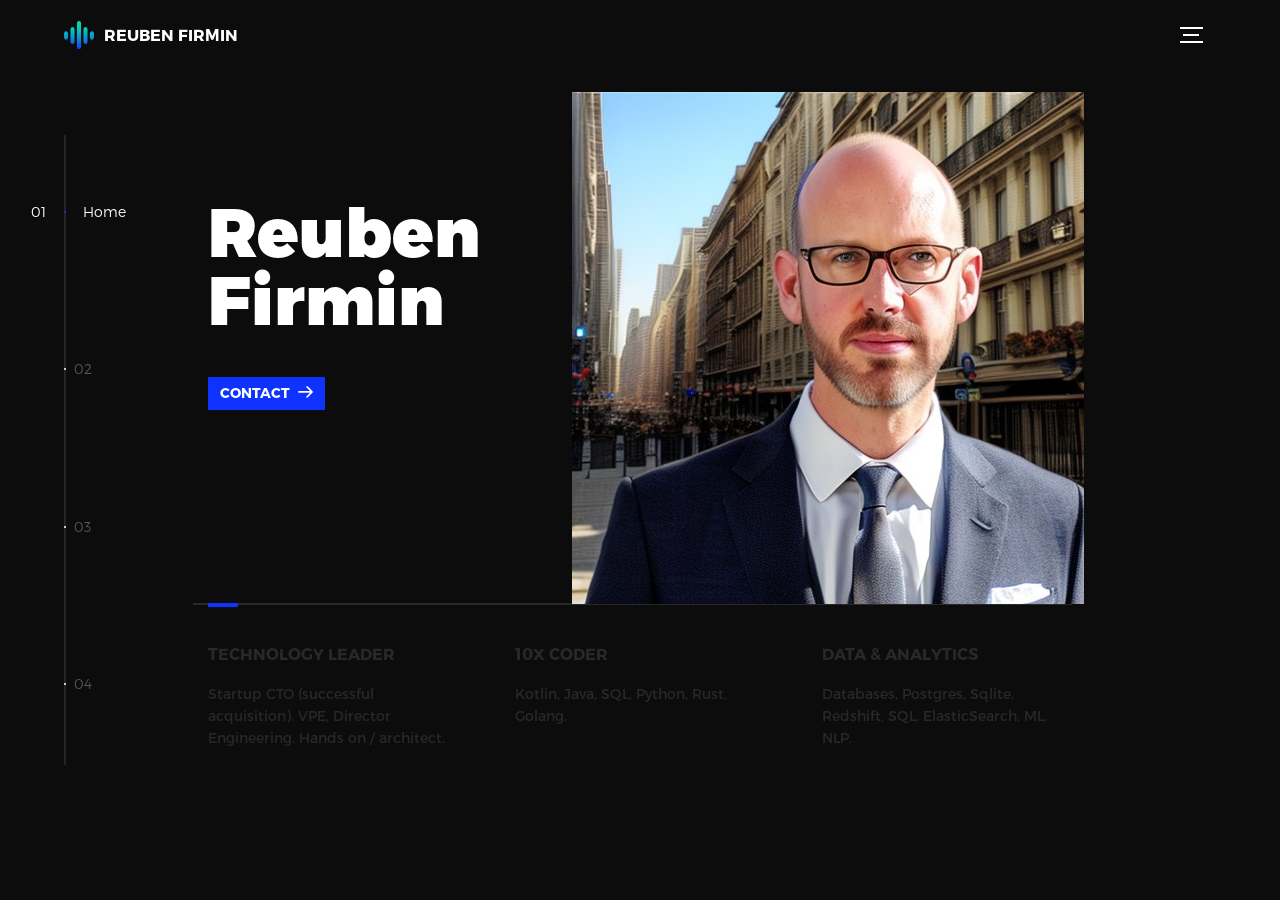
==== index.html @ 836b1ba1 "Effect on open source hover" ====
<!DOCTYPE html>
<html lang="en">
<head>
  <title>Reuben Firmin</title>
  <meta charset="utf-8">
  <meta name="viewport" content="width=device-width, initial-scale=1">
  <meta http-equiv="X-UA-Compatible" content="IE=edge">
  <meta name="description" content="Reuben Firmin - Technology Leader and 10x coder">
  <meta name="keywords" content="global, template, html, sass, jquery">
  <meta name="author" content="Reuben Firmin">
  <link rel="stylesheet" href="assets/css/main.css">
</head>
<body>

<!-- notification for small viewports and landscape oriented smartphones -->
<div class="device-notification">
  <a class="device-notification--logo" href="#0">
    <img src="assets/img/logo.png" alt="Global">
    <p>Reuben Firmin</p>
  </a>
  <p class="device-notification--message">Experienced technology leader, entrepreneur, and 10x coder.</p>
</div>

<div class="perspective effect-rotate-left">
  <div class="container"><div class="outer-nav--return"></div>
    <div id="viewport" class="l-viewport">
      <div class="l-wrapper">
        <header class="header">
          <a class="header--logo" href="#0">
            <img src="assets/img/logo.png" alt="Reuben Firmin">
            <p>Reuben Firmin</p>
          </a>
          <button class="header--cta cta">Contact</button>
          <div class="header--nav-toggle">
            <span></span>
          </div>
        </header>
        <nav class="l-side-nav">
          <ul class="side-nav">
            <li class="is-active"><span>Home</span></li>
            <li><span>Experience</span></li>
            <li><span>Projects</span></li>
            <li><span>Contact</span></li>
          </ul>
        </nav>
        <ul class="l-main-content main-content">
          <li class="l-section section section--is-active">
            <div class="intro">
              <div class="intro--banner">
                <h1>Reuben<br>Firmin</h1>
                <button class="cta">Contact
                  <svg version="1.1" id="Layer_1" xmlns="http://www.w3.org/2000/svg" xmlns:xlink="http://www.w3.org/1999/xlink" x="0px" y="0px" viewBox="0 0 150 118" style="enable-background:new 0 0 150 118;" xml:space="preserve">
                  <g transform="translate(0.000000,118.000000) scale(0.100000,-0.100000)">
                    <path d="M870,1167c-34-17-55-57-46-90c3-15,81-100,194-211l187-185l-565-1c-431,0-571-3-590-13c-55-28-64-94-18-137c21-20,33-20,597-20h575l-192-193C800,103,794,94,849,39c20-20,39-29,61-29c28,0,63,30,298,262c147,144,272,271,279,282c30,51,23,60-219,304C947,1180,926,1196,870,1167z"/>
                  </g>
                  </svg>
                  <span class="btn-background"></span>
                </button>
                <img src="assets/img/headshot.png" alt="Reuben Firmin">
              </div>
              <div class="intro--options">
                <a href="#0">
                  <h3>Technology Leader</h3>
                  <p>Startup CTO (successful acquisition). VPE, Director Engineering. Hands on / architect.</p>
                </a>
                <a href="#0">
                  <h3>10x Coder</h3>
                  <p>Kotlin, Java, SQL, Python, Rust, Golang.</p>
                </a>
                <a href="#0">
                  <h3>Data & Analytics</h3>
                  <p>Databases, Postgres, Sqlite, Redshift, SQL, ElasticSearch, ML, NLP.</p>
                </a>
              </div>
            </div>
          </li>

          <li class="l-section section">
            <div class="work">
              <h2>Recent Career</h2>
              <div class="work--lockup">
                <ul class="slider">
                  <li class="slider--item slider--item-left">
                    <a href="#0">
                      <div class="slider--item-image">
                        <img src="assets/img/work-alex-nowak.jpg" alt="Alex Nowak">
                      </div>
                      <p class="slider--item-title">4rc.io</p>
                      <p class="slider--item-description">Founder - 2013-2015. Virtual CTO consulting. Architecture, product design, recruiting, hands on coding.</p>
                    </a>
                  </li>
                  <li class="slider--item slider--item-center">
                    <a href="#0">
                      <div class="slider--item-image">
                        <img src="assets/img/work-execvision.png" alt="ExecVision">
                      </div>
                      <p class="slider--item-title">ExecVision</p>
                      <p class="slider--item-description">CTO - 2015-2022. Joined after founding, grew through acquisition. Led technology and product.</p>
                    </a>
                  </li>
                  <li class="slider--item slider--item-right">
                    <a href="#0">
                      <div class="slider--item-image">
                        <img src="assets/img/work-mediafly.png" alt="Mediafly">
                      </div>
                      <p class="slider--item-title">Mediafly</p>
                      <p class="slider--item-description">VPE - 2022-Present. Led integration of acquired products. De facto principal engineer.</p>
                    </a>
                  </li>

                </ul>
                <div class="slider--prev">
                  <svg version="1.1" id="Layer_1" xmlns="http://www.w3.org/2000/svg" xmlns:xlink="http://www.w3.org/1999/xlink" x="0px" y="0px"
                  viewBox="0 0 150 118" style="enable-background:new 0 0 150 118;" xml:space="preserve">
                  <g transform="translate(0.000000,118.000000) scale(0.100000,-0.100000)">
                    <path d="M561,1169C525,1155,10,640,3,612c-3-13,1-36,8-52c8-15,134-145,281-289C527,41,562,10,590,10c22,0,41,9,61,29
                    c55,55,49,64-163,278L296,510h575c564,0,576,0,597,20c46,43,37,109-18,137c-19,10-159,13-590,13l-565,1l182,180
                    c101,99,187,188,193,199c16,30,12,57-12,84C631,1174,595,1183,561,1169z"/>
                  </g>
                  </svg>
                </div>
                <div class="slider--next">
                  <svg version="1.1" id="Layer_1" xmlns="http://www.w3.org/2000/svg" xmlns:xlink="http://www.w3.org/1999/xlink" x="0px" y="0px" viewBox="0 0 150 118" style="enable-background:new 0 0 150 118;" xml:space="preserve">
                  <g transform="translate(0.000000,118.000000) scale(0.100000,-0.100000)">
                    <path d="M870,1167c-34-17-55-57-46-90c3-15,81-100,194-211l187-185l-565-1c-431,0-571-3-590-13c-55-28-64-94-18-137c21-20,33-20,597-20h575l-192-193C800,103,794,94,849,39c20-20,39-29,61-29c28,0,63,30,298,262c147,144,272,271,279,282c30,51,23,60-219,304C947,1180,926,1196,870,1167z"/>
                  </g>
                  </svg>
                </div>
              </div>
            </div>
          </li>

          <li class="l-section section">F
            <div class="about">
              <div class="about--banner">
                <h2>Open<br> source<br> projects.</h2>
                <a href="https://github.com/reubenfirmin/">Github
                  <span>
                    <svg version="1.1" id="Layer_1" xmlns="http://www.w3.org/2000/svg" xmlns:xlink="http://www.w3.org/1999/xlink" x="0px" y="0px" viewBox="0 0 150 118" style="enable-background:new 0 0 150 118;" xml:space="preserve">
                    <g transform="translate(0.000000,118.000000) scale(0.100000,-0.100000)">
                      <path d="M870,1167c-34-17-55-57-46-90c3-15,81-100,194-211l187-185l-565-1c-431,0-571-3-590-13c-55-28-64-94-18-137c21-20,33-20,597-20h575l-192-193C800,103,794,94,849,39c20-20,39-29,61-29c28,0,63,30,298,262c147,144,272,271,279,282c30,51,23,60-219,304C947,1180,926,1196,870,1167z"/>
                    </g>
                    </svg>
                  </span>
                </a>
                <div class="pickgradient">
                  <img class="about--image" src="assets/img/open-source.png" alt="About Us">
                </div>
              </div>
              <div class="about--options">
                <a class="about--option" href="http://the.do.zone">
                  <h3>The Do Zone</h3>
                </a>
                <a class="about--option" href="https://github.com/reubenfirmin/sz">
                  <h3>sz - a better du</h3>
                </a>
                <a class="about--option" href="https://github.com/reubenfirmin/diycam">
                  <h3>Diycam</h3>
                </a>
              </div>
            </div>
          </li>

          <li class="l-section section">
            <div class="contact">
              <div class="contact--lockup">
                <div class="modal">
                  <div class="modal--information">
                    <a href="mailto:fromsite@flavor8.com">Email Me</a>
                  </div>
                  <ul class="modal--options">
                    <li><a href="https://www.linkedin.com/in/reubenfirmin/">LinkedIn</a></li>
                    <li><a href="https://github.com/reubenfirmin/">GitHub</a></li>
                    <li><a href="http://reubencal.com">Book Meeting</a></li>
                    <li><a href="assets/reubenfirmin.pdf">Download Resume</a></li>
                  </ul>
                </div>
              </div>
            </div>
          </li>
        </ul>
      </div>
    </div>
  </div>
  <ul class="outer-nav">
    <li class="is-active">Home</li>
    <li>Career</li>
    <li>Projects</li>
    <li>Contact</li>
  </ul>
</div>

<script src="https://ajax.googleapis.com/ajax/libs/jquery/2.2.4/jquery.min.js"></script>
<script>window.jQuery || document.write('<script src="assets/js/vendor/jquery-2.2.4.min.js"><\/script>')</script>
<script src="assets/js/hammer.min.js"></script>
<script src="assets/js/functions.min.js"></script>
</body>
</html>
---- assets/css/main.css ----
@font-face {
  font-family: 'Montserrat';
  src: url("fonts/Montserrat-Black.eot");
  src: local("☺"), url("fonts/Montserrat-Black.woff") format("woff"), url("fonts/Montserrat-Black.ttf") format("truetype"), url("fonts/Montserrat-Black.svg") format("svg");
  font-weight: 900;
  font-style: normal
}

@font-face {
  font-family: 'Montserrat';
  src: url("fonts/Montserrat-Bold.eot");
  src: local("☺"), url("fonts/Montserrat-Bold.woff") format("woff"), url("fonts/Montserrat-Bold.ttf") format("truetype"), url("fonts/Montserrat-Bold.svg") format("svg");
  font-weight: 700;
  font-style: normal
}

@font-face {
  font-family: 'Montserrat';
  src: url("fonts/Montserrat-Regular.eot");
  src: local("☺"), url("fonts/Montserrat-Regular.woff") format("woff"), url("fonts/Montserrat-Regular.ttf") format("truetype"), url("fonts/Montserrat-Regular.svg") format("svg");
  font-weight: 400;
  font-style: normal
}

@font-face {
  font-family: 'Montserrat';
  src: url("fonts/Montserrat-Light.eot");
  src: local("☺"), url("fonts/Montserrat-Light.woff") format("woff"), url("fonts/Montserrat-Light.ttf") format("truetype"), url("fonts/Montserrat-Light.svg") format("svg");
  font-weight: 300;
  font-style: normal
}

/*! normalize.css v3.0.2 | MIT License | git.io/normalize */
html {
  font-family: sans-serif;
  -ms-text-size-adjust: 100%;
  -webkit-text-size-adjust: 100%
}

body {
  margin: 0
}

article, aside, details, figcaption, figure, footer, header, hgroup, main, menu, nav, section, summary {
  display: block
}

audio, canvas, progress, video {
  display: inline-block;
  vertical-align: baseline
}

audio:not([controls]) {
  display: none;
  height: 0
}

[hidden], template {
  display: none
}

a {
  background-color: transparent
}

a:active, a:hover {
  outline: 0
}

abbr[title] {
  border-bottom: 1px dotted
}

b, strong {
  font-weight: bold
}

dfn {
  font-style: italic
}

h1 {
  font-size: 2em;
  margin: 0.67em 0
}

mark {
  background: #ff0;
  color: #000
}

small {
  font-size: 80%
}

sub, sup {
  font-size: 75%;
  line-height: 0;
  position: relative;
  vertical-align: baseline
}

sup {
  top: -0.5em
}

sub {
  bottom: -0.25em
}

img {
  border: 0
}

svg:not(:root) {
  overflow: hidden
}

figure {
  margin: 1em 40px
}

hr {
  box-sizing: content-box;
  height: 0
}

pre {
  overflow: auto
}

code, kbd, pre, samp {
  font-family: monospace, monospace;
  font-size: 1em
}

button, input, optgroup, select, textarea {
  color: inherit;
  font: inherit;
  margin: 0
}

button {
  overflow: visible
}

button, select {
  text-transform: none
}

button, html input[type="button"], input[type="reset"], input[type="submit"] {
  -webkit-appearance: button;
  cursor: pointer
}

button[disabled], html input[disabled] {
  cursor: default
}

button::-moz-focus-inner, input::-moz-focus-inner {
  border: 0;
  padding: 0
}

input {
  line-height: normal
}

input[type="checkbox"], input[type="radio"] {
  box-sizing: border-box;
  padding: 0
}

input[type="number"]::-webkit-inner-spin-button, input[type="number"]::-webkit-outer-spin-button {
  height: auto
}

input[type="search"] {
  -webkit-appearance: textfield;
  box-sizing: content-box
}

input[type="search"]::-webkit-search-cancel-button, input[type="search"]::-webkit-search-decoration {
  -webkit-appearance: none
}

fieldset {
  border: 1px solid #c0c0c0;
  margin: 0 2px;
  padding: 0.35em 0.625em 0.75em
}

legend {
  border: 0;
  padding: 0
}

textarea {
  overflow: auto
}

optgroup {
  font-weight: bold
}

table {
  border-collapse: collapse;
  border-spacing: 0
}

td, th {
  padding: 0
}

::-moz-selection {
  background: #FFF498
}

::selection {
  background: #FFF498
}

::-moz-selection {
  background: #FFF498
}

img::-moz-selection {
  background: transparent
}

img::selection {
  background: transparent
}

img::-moz-selection {
  background: transparent
}

body {
  -webkit-tap-highlight-color: #FFF498
}

body {
  background-color: #0c0c0c;
  font-size: 14px;
  line-height: 1.6;
  font-family: "Montserrat", sans-serif;
  color: #fff;
  -webkit-font-smoothing: antialiased;
  -webkit-text-size-adjust: 100%
}

.l-viewport {
  position: relative;
  width: 100%;
  height: 100vh;
  box-shadow: 0 0 45px 5px rgba(0, 0, 0, 0.85);
  overflow: hidden
}

.l-wrapper {
  position: relative;
  width: 1440px;
  max-width: 90%;
  height: 100%;
  margin: 0 auto
}

.l-side-nav {
  position: absolute;
  left: 0;
  display: -webkit-box;
  display: -webkit-flex;
  display: -ms-flexbox;
  display: flex;
  height: 100%;
  -webkit-box-align: center;
  -webkit-align-items: center;
  -ms-flex-align: center;
  align-items: center
}

.l-side-nav::before {
  content: "";
  position: absolute;
  top: 50%;
  left: 0;
  -webkit-transform: translateY(-50%);
  transform: translateY(-50%);
  width: 2px;
  height: 70%;
  max-height: 750px;
  background-color: #555;
  opacity: .35;
  z-index: 10
}

@media (max-width: 1180px) {
  .l-side-nav {
    display: none
  }
}

.l-main-content {
  position: relative;
  width: 100%;
  height: 100%;
  margin: 0;
  padding: 0;
  list-style: none
}

.l-section {
  position: absolute;
  width: 100%;
  height: 100%
}

.device-notification {
  display: none;
  position: fixed;
  top: 0;
  left: 0;
  width: 100%;
  height: 100%;
  -webkit-box-orient: vertical;
  -webkit-box-direction: normal;
  -webkit-flex-direction: column;
  -ms-flex-direction: column;
  flex-direction: column;
  -webkit-box-align: center;
  -webkit-align-items: center;
  -ms-flex-align: center;
  -ms-grid-row-align: center;
  align-items: center;
  -webkit-box-pack: center;
  -webkit-justify-content: center;
  -ms-flex-pack: center;
  justify-content: center;
  background-color: #0c0c0c;
  z-index: 12
}

.device-notification--logo {
  display: -webkit-box;
  display: -webkit-flex;
  display: -ms-flexbox;
  display: flex;
  -webkit-box-align: center;
  -webkit-align-items: center;
  -ms-flex-align: center;
  align-items: center;
  text-decoration: none;
  color: #fff
}

.device-notification--logo p {
  margin: 0 0 0 10px;
  font-size: 16px;
  font-weight: 700;
  text-transform: uppercase
}

.device-notification--message {
  width: 70%;
  margin: 30px 0 0 0;
  font-weight: 700;
  text-align: center
}

@media (max-width: 767px) and (min-width: 601px) and (max-height: 680px) {
  .device-notification {
    display: -webkit-box;
    display: -webkit-flex;
    display: -ms-flexbox;
    display: flex
  }
}

@media (max-width: 600px) and (min-width: 480px) and (max-height: 580px) {
  .device-notification {
    display: -webkit-box;
    display: -webkit-flex;
    display: -ms-flexbox;
    display: flex
  }
}

@media (max-width: 736px) and (min-width: 360px) and (orientation: landscape) {
  .device-notification {
    display: -webkit-box;
    display: -webkit-flex;
    display: -ms-flexbox;
    display: flex
  }
}

@media (max-width: 359px) {
  .device-notification {
    display: -webkit-box;
    display: -webkit-flex;
    display: -ms-flexbox;
    display: flex
  }
}

.section {
  opacity: 0;
  visibility: hidden;
  -webkit-transition: opacity .4s ease-in-out, visibility 0s .4s;
  transition: opacity .4s ease-in-out, visibility 0s .4s
}

.section--is-active {
  opacity: 1;
  visibility: visible;
  z-index: 1;
  -webkit-transition: opacity .4s ease-in-out .4s;
  transition: opacity .4s ease-in-out .4s
}

.section--next {
  -webkit-transform: translateY(-45px);
  transform: translateY(-45px);
  -webkit-transition: -webkit-transform .4s ease-in-out;
  transition: -webkit-transform .4s ease-in-out;
  transition: transform .4s ease-in-out;
  transition: transform .4s ease-in-out, -webkit-transform .4s ease-in-out
}

.section--prev {
  -webkit-transform: translateY(45px);
  transform: translateY(45px);
  -webkit-transition: -webkit-transform .4s ease-in-out;
  transition: -webkit-transform .4s ease-in-out;
  transition: transform .4s ease-in-out;
  transition: transform .4s ease-in-out, -webkit-transform .4s ease-in-out
}

.header {
  position: absolute;
  top: 0;
  left: 0;
  display: -webkit-box;
  display: -webkit-flex;
  display: -ms-flexbox;
  display: flex;
  width: 100%;
  height: 70px;
  -webkit-box-align: center;
  -webkit-align-items: center;
  -ms-flex-align: center;
  align-items: center;
  -webkit-box-pack: justify;
  -webkit-justify-content: space-between;
  -ms-flex-pack: justify;
  justify-content: space-between;
  z-index: 10
}

.header--logo {
  display: -webkit-box;
  display: -webkit-flex;
  display: -ms-flexbox;
  display: flex;
  -webkit-box-align: center;
  -webkit-align-items: center;
  -ms-flex-align: center;
  align-items: center;
  text-decoration: none;
  color: #fff
}

.header--logo p {
  margin: 0 0 0 10px;
  font-size: 16px;
  font-weight: 700;
  text-transform: uppercase
}

.header--nav-toggle {
  display: -webkit-box;
  display: -webkit-flex;
  display: -ms-flexbox;
  display: flex;
  width: 50px;
  height: 50px;
  -webkit-box-orient: vertical;
  -webkit-box-direction: normal;
  -webkit-flex-direction: column;
  -ms-flex-direction: column;
  flex-direction: column;
  -webkit-box-align: center;
  -webkit-align-items: center;
  -ms-flex-align: center;
  align-items: center;
  -webkit-box-pack: center;
  -webkit-justify-content: center;
  -ms-flex-pack: center;
  justify-content: center;
  cursor: pointer
}

.header--nav-toggle span, .header--nav-toggle::before, .header--nav-toggle::after {
  content: "";
  position: relative;
  width: 16px;
  height: 2px;
  background-color: #fff
}

.header--nav-toggle::before {
  bottom: 5px;
  width: 23px
}

.header--nav-toggle::after {
  top: 5px;
  width: 23px
}

.header--cta {
  position: absolute;
  top: 50%;
  left: 50%;
  -webkit-transform: translate(-50%, -50%);
  transform: translate(-50%, -50%);
  padding: 0 20px;
  line-height: 30px;
  text-decoration: none;
  color: #fff;
  font-weight: 700;
  text-transform: uppercase;
  background-color: #0f33ff;
  border: none;
  opacity: 0;
  visibility: hidden;
  -webkit-transition: opacity .4s ease-in-out, visibility 0s .4s;
  transition: opacity .4s ease-in-out, visibility 0s .4s
}

.header--cta:focus {
  outline: none
}

.header--cta.is-active {
  opacity: 1;
  visibility: visible;
  -webkit-transition: opacity .4s ease-in-out .4s;
  transition: opacity .4s ease-in-out .4s
}

@media (max-width: 767px) {
  .header--cta {
    display: none
  }
}

.side-nav {
  position: relative;
  display: -webkit-box;
  display: -webkit-flex;
  display: -ms-flexbox;
  display: flex;
  width: 100px;
  height: 70%;
  max-height: 750px;
  -webkit-box-orient: vertical;
  -webkit-box-direction: normal;
  -webkit-flex-direction: column;
  -ms-flex-direction: column;
  flex-direction: column;
  -webkit-justify-content: space-around;
  -ms-flex-pack: distribute;
  justify-content: space-around;
  margin: 0;
  padding: 0;
  list-style-position: inside;
  z-index: 10
}

.side-nav > li {
  position: relative;
  top: -5px;
  color: #fff;
  font-size: 6px;
  cursor: pointer
}

.side-nav > li span {
  position: relative;
  top: 3px;
  left: 10px;
  color: #fff;
  font-size: 14px;
  font-weight: 300;
  opacity: 0;
  visibility: hidden
}

.side-nav > li::before {
  position: absolute;
  top: 3px;
  left: 10px;
  color: #555;
  font-size: 14px;
  font-weight: 300
}

.side-nav li:nth-child(1)::before {
  content: "01"
}

.side-nav li:nth-child(2)::before {
  content: "02"
}

.side-nav li:nth-child(3)::before {
  content: "03"
}

.side-nav li:nth-child(4)::before {
  content: "04"
}

.side-nav li:nth-child(5)::before {
  content: "05"
}

.side-nav li.is-active {
  color: #0f33ff;
  -webkit-transition: color .4s ease-in-out;
  transition: color .4s ease-in-out
}

.side-nav li.is-active span {
  opacity: 1;
  visibility: visible;
  -webkit-transition: opacity .4s ease-in-out;
  transition: opacity .4s ease-in-out
}

.side-nav li.is-active::before {
  left: -33px;
  color: #fff
}

.intro {
  position: relative;
  display: -webkit-box;
  display: -webkit-flex;
  display: -ms-flexbox;
  display: flex;
  width: 900px;
  max-width: 75%;
  height: 100%;
  -webkit-box-orient: vertical;
  -webkit-box-direction: normal;
  -webkit-flex-direction: column;
  -ms-flex-direction: column;
  flex-direction: column;
  -webkit-box-pack: center;
  -webkit-justify-content: center;
  -ms-flex-pack: center;
  justify-content: center;
  margin: 0 auto
}

@media (max-width: 1180px) {
  .intro {
    max-width: 100%
  }
}

.intro--banner {
  position: relative;
  height: 475px
}

.intro--banner::before {
  content: "";
  position: absolute;
  bottom: 20px;
  left: -15px;
  right: 0;
  height: 2px;
  background-color: #282828
}

.intro--banner::after {
  content: "";
  position: absolute;
  bottom: 18px;
  left: 0;
  width: 30px;
  height: 4px;
  background-color: #0f33ff
}

.intro--banner h1 {
  position: relative;
  font-size: 68px;
  font-weight: 900;
  line-height: 1;
  z-index: 1
}

.intro--banner button {
  position: relative;
  padding: 5px 17px 5px 12px;
  font-weight: 700;
  text-transform: uppercase;
  background-color: transparent;
  border: none
}

.intro--banner button .btn-background {
  position: absolute;
  top: 0;
  left: 0;
  right: 0;
  height: 100%;
  background-color: #0f33ff;
  z-index: -1;
}

.intro--banner button:hover .btn-background {
  left: 0
}

.intro--banner button:focus {
  outline: none
}

.intro--banner button svg {
  position: relative;
  left: 5px;
  width: 15px;
  fill: #fff
}

.intro--banner img {
  position: absolute;
  bottom: 21px;
  right: -12px
}

.intro--options {
  display: -webkit-box;
  display: -webkit-flex;
  display: -ms-flexbox;
  display: flex;
  -webkit-box-pack: justify;
  -webkit-justify-content: space-between;
  -ms-flex-pack: justify;
  justify-content: space-between;
  margin: 0;
  padding: 0;
  list-style: none
}

.intro--options > a {
  max-width: 250px;
  text-decoration: none;
  color: #282828;
  -webkit-transition: color .2s ease-in-out;
  transition: color .2s ease-in-out
}

.intro--options > a:hover {
  color: #fff
}

.intro--options h3 {
  font-size: 16px;
  text-transform: uppercase
}

.intro--options p {
  margin-bottom: 0
}

@media (max-width: 900px) {
  .intro--banner {
    height: 380px
  }

  .intro--banner h1 {
    font-size: 55px
  }

  .intro--banner img {
    width: 430px
  }

  .intro--options > a {
    margin-right: 30px
  }

  .intro--options > a:last-child {
    margin-right: 0
  }
}

@media (max-width: 767px) {
  .intro--banner {
    height: 305px
  }

  .intro--banner h1 {
    font-size: 44px
  }

  .intro--banner img {
    width: 330px
  }

  .intro--options {
    display: block
  }

  .intro--options > a {
    display: block;
    max-width: 100%;
    margin: 0 0 30px 0
  }

  .intro--options > a:last-child {
    margin-bottom: 0
  }
}

@media (max-width: 600px) {
  .intro--banner {
    height: 360px
  }

  .intro--banner h1 {
    font-size: 55px
  }

  .intro--banner img {
    display: none
  }
}

@media (max-width: 600px) and (max-height: 750px) {
  .intro--banner {
    height: auto
  }

  .intro--banner::before, .intro--banner::after {
    display: none
  }

  .intro--banner h1 {
    margin-top: 0
  }

  .intro--options {
    display: none
  }
}

.work {
  position: relative;
  display: -webkit-box;
  display: -webkit-flex;
  display: -ms-flexbox;
  display: flex;
  width: 960px;
  max-width: 80%;
  height: 100%;
  -webkit-box-orient: vertical;
  -webkit-box-direction: normal;
  -webkit-flex-direction: column;
  -ms-flex-direction: column;
  flex-direction: column;
  -webkit-box-pack: center;
  -webkit-justify-content: center;
  -ms-flex-pack: center;
  justify-content: center;
  margin: 0 auto
}

@media (max-width: 1180px) {
  .work {
    max-width: 100%
  }
}

.work h2 {
  margin: 0 0 20px 0;
  font-size: 30px;
  text-align: center
}

.work--lockup {
  position: relative
}

.work--lockup .slider {
  position: relative;
  display: -webkit-box;
  display: -webkit-flex;
  display: -ms-flexbox;
  display: flex;
  width: 80%;
  margin: 0 auto;
  padding: 0;
  list-style: none
}

.work--lockup .slider--item {
  position: absolute;
  display: none;
  text-align: center
}

.work--lockup .slider--item a {
  text-decoration: none;
  color: #858585
}

.work--lockup .slider--item-title {
  margin-top: 10px;
  font-size: 12px;
  font-weight: 700;
  text-transform: uppercase
}

.work--lockup .slider--item-description {
  display: none;
  max-width: 250px;
  margin: 0 auto
}

.work--lockup .slider--item-image {
  width: 150px;
  height: 150px;
  margin: 0 auto;
  border-radius: 50%;
  overflow: hidden
}

.work--lockup .slider--item-image img {
  width: 100%
}

.work--lockup .slider--item-left {
  top: 50%;
  left: 0;
  -webkit-transform: translateY(-50%);
  transform: translateY(-50%);
  display: block
}

.work--lockup .slider--item-right {
  top: 50%;
  right: 0;
  -webkit-transform: translateY(-50%);
  transform: translateY(-50%);
  display: block
}

.work--lockup .slider--item-center {
  position: relative;
  top: 30px;
  left: 50%;
  -webkit-transform: translateX(-50%);
  transform: translateX(-50%);
  display: block
}

.work--lockup .slider--item-center a {
  color: #fff
}

.work--lockup .slider--item-center .slider--item-title {
  margin-top: 25px;
  font-size: 16px
}

.work--lockup .slider--item-center .slider--item-description {
  display: block
}

.work--lockup .slider--item-center .slider--item-image {
  width: 300px;
  height: 300px
}

.work--lockup .slider--next, .work--lockup .slider--prev {
  position: absolute;
  top: 160px;
  display: -webkit-box;
  display: -webkit-flex;
  display: -ms-flexbox;
  display: flex;
  width: 50px;
  height: 50px;
  -webkit-box-align: center;
  -webkit-align-items: center;
  -ms-flex-align: center;
  align-items: center;
  -webkit-box-pack: center;
  -webkit-justify-content: center;
  -ms-flex-pack: center;
  justify-content: center;
  background-color: #282828;
  border-radius: 50%;
  cursor: pointer
}

.work--lockup .slider--next svg, .work--lockup .slider--prev svg {
  width: 20px;
  fill: #fff
}

.work--lockup .slider--next {
  right: 0
}

.work--lockup .slider--prev {
  left: 0
}

@media (max-width: 900px) {
  .work--lockup .slider--item-image {
    width: 120px;
    height: 120px
  }

  .work--lockup .slider--item-center .slider--item-image {
    width: 240px;
    height: 240px
  }

  .work--lockup .slider--next, .work--lockup .slider--prev {
    top: 130px
  }
}

@media (max-width: 767px) {
  .work--lockup .slider {
    width: 75%
  }

  .work--lockup .slider--item-image {
    width: 90px;
    height: 90px
  }

  .work--lockup .slider--item-center .slider--item-image {
    width: 190px;
    height: 190px
  }

  .work--lockup .slider--next, .work--lockup .slider--prev {
    top: 105px
  }
}

@media (max-width: 600px) {
  .work--lockup .slider {
    width: auto
  }

  .work--lockup .slider--item-left, .work--lockup .slider--item-right {
    display: none
  }
}

.about {
  position: relative;
  display: -webkit-box;
  display: -webkit-flex;
  display: -ms-flexbox;
  display: flex;
  width: 900px;
  max-width: 75%;
  height: 100%;
  -webkit-box-orient: vertical;
  -webkit-box-direction: normal;
  -webkit-flex-direction: column;
  -ms-flex-direction: column;
  flex-direction: column;
  -webkit-box-pack: center;
  -webkit-justify-content: center;
  -ms-flex-pack: center;
  justify-content: center;
  margin: 0 auto
}

@media (max-width: 1180px) {
  .about {
    max-width: 100%
  }
}

.about--banner {
  position: relative;
  height: 475px
}

.about--banner::before {
  content: "";
  position: absolute;
  top: 20px;
  left: 200px;
  -webkit-transform: rotate(-25deg);
  transform: rotate(-25deg);
  border: 5px solid #0f33ff;
  border-right-color: transparent;
  border-bottom-color: transparent
}

.about--banner::after {
  content: "";
  position: absolute;
  top: 75px;
  left: 400px;
  -webkit-transform: rotate(45deg);
  transform: rotate(45deg);
  width: 10px;
  height: 10px;
  background-color: #0f33ff
}

.about--banner h2 {
  position: relative;
  margin-top: 35px;
  font-size: 68px;
  font-weight: 900;
  line-height: 1;
  z-index: 1
}

.about--banner h2::before {
  content: "";
  position: absolute;
  top: 60px;
  left: 268px;
  width: 30px;
  height: 30px;
  background-color: #0f33ff;
  border-radius: 50%
}

.about--banner h2::after {
  content: "";
  position: absolute;
  top: 255px;
  left: 255px;
  width: 10px;
  height: 10px;
  background-color: #0f33ff
}

.about--banner a {
  padding: 5px 17px 5px 0;
  text-decoration: none;
  color: #fff;
  font-weight: 700;
  text-transform: uppercase;
  background-color: transparent
}

.about--banner a:hover svg {
  left: 10px
}

.about--banner a svg {
  position: relative;
  left: 5px;
  width: 15px;
  fill: #fff;
  -webkit-transition: left .2s ease-in-out;
  transition: left .2s ease-in-out
}

.about--banner img {
  /*position: absolute;*/
  /*bottom: -90px;*/
  /*right: -12px;*/
  /*z-index: -1;*/
  display: none;
  filter: grayscale(100%);
  /*position: relative;*/
}

.pickgradient {
  position: absolute;
  display:block;
  bottom: -50px;
  right: -12px;
  width: 500px;
  height: 500px;
  /* Created with https://www.css-gradient.com */
  background: #FAFAFA;
  background: radial-gradient(circle at -20% 30%, rgba(12,12,12,1) 30%, rgba(251,249,249,0) 54%, rgba(12,12,12,1) 84%), url("../img/open-source.png");
  background-size: cover;
  filter: grayscale(100%);
}

.pickgradient.selected {
  background: radial-gradient(circle at -20% 30%, rgba(12,12,12,1) 20%, rgba(251,249,249,0) 54%, rgba(12,12,12,1) 94%), url("../img/open-source.png");
  background-size: cover;
  filter: grayscale(0%);
}

.about--options {
  display: -webkit-box;
  display: -webkit-flex;
  display: -ms-flexbox;
  display: flex;
  max-width: 600px;
  -webkit-box-pack: justify;
  -webkit-justify-content: space-between;
  -ms-flex-pack: justify;
  justify-content: space-between;
  margin: 0;
  padding: 0;
  list-style: none
}

.about--options > a {
  position: relative;
  width: 150px;
  height: 75px;
  text-decoration: none;
  color: #fff;
  border: 5px solid #0f33ff;
  background-position: center;
  background-repeat: no-repeat;
}

.about--options > a:nth-child(1) {
  background: radial-gradient(circle, rgba(63,94,251,0.3) 0%, rgba(5,5,5,0.8) 82%), url("../img/about-tdz.png");
  background-size: cover;
}

.about--options > a:nth-child(2) {
  background: radial-gradient(circle, rgba(63,94,251,0.3) 0%, rgba(5,5,5,0.8) 82%), url("../img/about-sz.png");
  background-size: cover;
}

.about--options > a:nth-child(3) {
  background: radial-gradient(circle, rgba(63,94,251,0.3) 0%, rgba(5,5,5,0.8) 82%), url("../img/about-diy.png");
  background-size: cover;
}

.about--options > a:hover h3 {
  top: 5px;
}

.about--options h3 {
  position: absolute;
  left: 10px;
  font-size: 16px;
  text-transform: uppercase;
  -webkit-transition: bottom .2s ease-in-out, left .2s ease-in-out;
  transition: bottom .2s ease-in-out, left .2s ease-in-out
}

@media (max-width: 767px) {
  .about--banner {
    height: 305px
  }

  .about--banner::before {
    top: 0;
    left: 125px
  }

  .about--banner::after {
    top: 35px;
    left: 260px
  }

  .about--banner h2 {
    margin-top: 10px;
    font-size: 44px
  }

  .about--banner h2::before {
    top: 28px;
    left: 168px
  }

  .about--banner h2::after {
    top: 163px;
    left: 163px
  }

  .about--banner img {
    width: 315px
  }
}

@media (max-width: 600px) {
  .about--banner {
    height: auto
  }

  .about--banner::before {
    left: 155px
  }

  .about--banner::after {
    left: 310px
  }

  .about--banner h2 {
    margin-top: 0;
    font-size: 55px
  }

  .about--banner h2::before {
    top: 43px;
    left: 214px
  }

  .about--banner h2::after {
    top: 205px;
    left: 205px
  }

  .about--banner img {
    display: none
  }

  .about--options {
    display: none
  }
}

.contact {
  position: fixed;
  top: 0;
  left: 0;
  width: 100%;
  height: 100%;
  background-image: url("../img/contact-bg.png");
  background-position: center;
  background-size: cover;
  background-repeat: no-repeat
}

.contact--lockup {
  position: relative;
  display: -webkit-box;
  display: -webkit-flex;
  display: -ms-flexbox;
  display: flex;
  width: 300px;
  max-width: 75%;
  height: 100%;
  -webkit-box-align: center;
  -webkit-align-items: center;
  -ms-flex-align: center;
  align-items: center;
  -webkit-box-pack: end;
  -webkit-justify-content: flex-end;
  -ms-flex-pack: end;
  justify-content: flex-end;
  margin: 0 auto
}

@media (max-width: 1180px) {
  .contact--lockup {
    max-width: 90%
  }
}

@media (max-width: 767px) {
  .contact--lockup {
    -webkit-box-pack: center;
    -webkit-justify-content: center;
    -ms-flex-pack: center;
    justify-content: center
  }
}

.contact--lockup .modal {
  padding: 80px 80px;
  text-align: center;
  background-color: #0c0c0c;
  box-shadow: 0 0 30px 0 rgba(0, 0, 0, 0.75)
}

.contact--lockup .modal--information p, .contact--lockup .modal--information a {
  display: block;
  margin: 14px 0;
  text-decoration: none;
  color: #fff;
  font-weight: 700
}

.contact--lockup .modal--information p {
  margin-top: 0
}

.contact--lockup .modal--options {
  margin: 0;
  padding: 0;
  list-style: none
}

.contact--lockup .modal--options > li {
  width: 130px;
  margin: 0 auto 25px auto
}

.contact--lockup .modal--options li:nth-child(1) {
  background-color: #1769ff
}

.contact--lockup .modal--options li:nth-child(2) {
  background-color: #ea4c89
}

.contact--lockup .modal--options li:nth-child(3) {
  margin-bottom: 0;
  background-color: #0f33ff;
  text-transform: uppercase
}

.contact--lockup .modal--options li:nth-child(4) {
  margin-top: 20px;
}

.contact--lockup .modal--options a {
  display: block;
  width: 100%;
  padding: 8px 0;
  text-decoration: none;
  color: #fff;
  font-weight: 700
}

.hire {
  position: relative;
  display: -webkit-box;
  display: -webkit-flex;
  display: -ms-flexbox;
  display: flex;
  width: 700px;
  max-width: 75%;
  height: 100%;
  -webkit-box-orient: vertical;
  -webkit-box-direction: normal;
  -webkit-flex-direction: column;
  -ms-flex-direction: column;
  flex-direction: column;
  -webkit-box-pack: center;
  -webkit-justify-content: center;
  -ms-flex-pack: center;
  justify-content: center;
  margin: 0 auto
}

@media (max-width: 1180px) {
  .hire {
    max-width: 100%
  }
}

.hire h2 {
  margin: 0 0 20px 0;
  font-size: 30px;
  text-align: center
}

.work-request {
  display: -webkit-box;
  display: -webkit-flex;
  display: -ms-flexbox;
  display: flex;
  width: 100%;
  -webkit-box-orient: vertical;
  -webkit-box-direction: normal;
  -webkit-flex-direction: column;
  -ms-flex-direction: column;
  flex-direction: column;
  -webkit-box-align: center;
  -webkit-align-items: center;
  -ms-flex-align: center;
  align-items: center;
  color: #fff
}

.work-request input[type="submit"] {
  width: 400px;
  max-width: 100%;
  line-height: 50px;
  font-size: 16px;
  font-weight: 700;
  text-transform: uppercase;
  background-color: #0f33ff;
  border: none;
  border-radius: 0
}

.work-request input[type="submit"]:focus {
  outline: none
}

.work-request--options {
  display: -webkit-box;
  display: -webkit-flex;
  display: -ms-flexbox;
  display: flex;
  width: 100%;
  -webkit-box-orient: vertical;
  -webkit-box-direction: normal;
  -webkit-flex-direction: column;
  -ms-flex-direction: column;
  flex-direction: column;
  -webkit-box-align: center;
  -webkit-align-items: center;
  -ms-flex-align: center;
  align-items: center;
  margin: 30px 0
}

.work-request--options .options-a {
  display: -webkit-box;
  display: -webkit-flex;
  display: -ms-flexbox;
  display: flex;
  width: 100%;
  -webkit-box-pack: justify;
  -webkit-justify-content: space-between;
  -ms-flex-pack: justify;
  justify-content: space-between
}

.work-request--options .options-b {
  display: -webkit-box;
  display: -webkit-flex;
  display: -ms-flexbox;
  display: flex;
  width: 72%;
  -webkit-flex-wrap: wrap;
  -ms-flex-wrap: wrap;
  flex-wrap: wrap;
  -webkit-justify-content: space-around;
  -ms-flex-pack: distribute;
  justify-content: space-around
}

.work-request--options label {
  display: block;
  width: 200px;
  margin-bottom: 30px;
  line-height: 50px;
  font-size: 16px;
  font-weight: 700;
  text-align: center;
  border: 2px solid #fff;
  cursor: pointer;
  -webkit-transition: background-color .2s ease-in-out, border-color .2s ease-in-out;
  transition: background-color .2s ease-in-out, border-color .2s ease-in-out
}

.work-request--options label svg {
  position: relative;
  left: -5px;
  width: 0;
  fill: #fff;
  -webkit-transition: width .2s ease-in-out;
  transition: width .2s ease-in-out
}

.work-request--options input[type="checkbox"] {
  display: none
}

.work-request--options input[type="checkbox"]:checked + label {
  background-color: #0f33ff;
  border-color: #0f33ff
}

.work-request--options input[type="checkbox"]:checked + label svg {
  width: 15px
}

.work-request--information {
  display: -webkit-box;
  display: -webkit-flex;
  display: -ms-flexbox;
  display: flex;
  width: 100%;
  -webkit-box-pack: justify;
  -webkit-justify-content: space-between;
  -ms-flex-pack: justify;
  justify-content: space-between;
  margin-bottom: 60px
}

.work-request--information .information-name, .work-request--information .information-email {
  position: relative;
  width: 45%;
  height: 50px;
  font-size: 30px;
  font-weight: 300
}

.work-request--information input[type="text"], .work-request--information input[type="email"] {
  width: 100%;
  padding: 0 0 5px 0;
  background-color: transparent;
  border: none;
  border-bottom: 1px solid #fff;
  border-radius: 0
}

.work-request--information input[type="text"]:focus, .work-request--information input[type="email"]:focus {
  outline: none;
  background-color: #0c0c0c
}

.work-request--information label {
  position: absolute;
  top: 0;
  left: 0;
  pointer-events: none;
  -webkit-transition: top .2s ease-in-out, font-size .2s ease-in-out;
  transition: top .2s ease-in-out, font-size .2s ease-in-out
}

.work-request--information input:focus + label, .work-request--information input.has-value + label {
  top: -15px;
  font-size: 14px
}

@media (max-width: 767px) {
  .work-request--options {
    -webkit-box-orient: horizontal;
    -webkit-box-direction: normal;
    -webkit-flex-direction: row;
    -ms-flex-direction: row;
    flex-direction: row;
    -webkit-justify-content: space-around;
    -ms-flex-pack: distribute;
    justify-content: space-around
  }

  .work-request--options .options-a, .work-request--options .options-b {
    display: block;
    width: auto
  }
}

@media (max-width: 600px) {
  .work-request--options {
    margin: 20px 0
  }
}

@media (max-width: 600px) and (max-width: 415px) {
  .work-request--options {
    -webkit-box-pack: justify;
    -webkit-justify-content: space-between;
    -ms-flex-pack: justify;
    justify-content: space-between
  }
}

@media (max-width: 600px) {
  .work-request--options label {
    width: 150px;
    margin-bottom: 15px;
    font-size: 14px
  }

  .work-request--options input[type="checkbox"]:checked + label svg {
    width: 12px
  }

  .work-request--information {
    margin-bottom: 30px
  }

  .work-request--information .information-name, .work-request--information .information-email {
    height: 40px;
    font-size: 24px
  }
}

.perspective {
  position: relative;
  width: 100%;
  height: 100%;
  overflow: hidden
}

.perspective--modalview {
  position: fixed;
  -webkit-perspective: 1500px;
  perspective: 1500px
}

.container {
  position: relative;
  -webkit-transform: translateZ(0) translateX(0) rotateY(0deg);
  transform: translateZ(0) translateX(0) rotateY(0deg);
  min-height: 100%;
  outline: 30px solid #0f33ff;
  -webkit-transition: -webkit-transform .4s;
  transition: -webkit-transform .4s;
  transition: transform .4s;
  transition: transform .4s, -webkit-transform .4s
}

.modalview .container {
  position: absolute;
  width: 100%;
  height: 100%;
  overflow: hidden;
  -webkit-backface-visibility: hidden;
  backface-visibility: hidden
}

.effect-rotate-left .container {
  -webkit-transform-origin: 0% 50%;
  transform-origin: 0% 50%;
  -webkit-transition: -webkit-transform .4s;
  transition: -webkit-transform .4s;
  transition: transform .4s;
  transition: transform .4s, -webkit-transform .4s
}

.effect-rotate-left--animate .container {
  -webkit-transform: translateZ(-1800px) translateX(-50%) rotateY(45deg);
  transform: translateZ(-1800px) translateX(-50%) rotateY(45deg);
  outline: 30px solid #0f33ff
}

.outer-nav {
  position: absolute;
  top: 50%;
  left: 55%;
  -webkit-transform: translateY(-50%);
  transform: translateY(-50%);
  -webkit-transform-style: preserve-3d;
  transform-style: preserve-3d;
  margin: 0;
  padding: 0;
  list-style: none;
  text-align: center;
  visibility: hidden;
  -webkit-transition: visibility 0s .2s;
  transition: visibility 0s .2s
}

.outer-nav.is-vis {
  visibility: visible
}

.outer-nav--return {
  position: absolute;
  top: 0;
  left: 0;
  width: 100%;
  height: 100%;
  display: none;
  cursor: pointer;
  z-index: 11
}

.outer-nav--return.is-vis {
  display: block
}

.outer-nav > li {
  -webkit-transform-style: preserve-3d;
  transform-style: preserve-3d;
  -webkit-transform: translateX(350px) translateZ(-1000px);
  transform: translateX(350px) translateZ(-1000px);
  font-size: 55px;
  font-weight: 900;
  opacity: 0;
  cursor: pointer;
  -webkit-transition: opacity .2s, -webkit-transform .2s;
  transition: opacity .2s, -webkit-transform .2s;
  transition: transform .2s, opacity .2s;
  transition: transform .2s, opacity .2s, -webkit-transform .2s
}

.outer-nav > li.is-vis {
  -webkit-transform: translateX(0) translateZ(0);
  transform: translateX(0) translateZ(0);
  opacity: 1;
  -webkit-transition: opacity .4s, -webkit-transform .4s;
  transition: opacity .4s, -webkit-transform .4s;
  transition: transform .4s, opacity .4s;
  transition: transform .4s, opacity .4s, -webkit-transform .4s
}

.outer-nav > li::before {
  content: "";
  position: absolute;
  top: 50%;
  left: 50%;
  -webkit-transform: translate(-50%, -25%);
  transform: translate(-50%, -25%);
  width: 110%;
  height: 15px;
  opacity: 0;
  background-color: #0f33ff
}

.outer-nav > li.is-active::before {
  opacity: 1
}

@media (max-width: 767px) {
  .outer-nav > li {
    font-size: 44px
  }
}

@media (max-width: 600px) {
  .outer-nav > li {
    font-size: 34px
  }
}

.outer-nav li.is-vis:nth-child(2) {
  -webkit-transition-delay: .04s;
  transition-delay: .04s
}

.outer-nav li.is-vis:nth-child(3) {
  -webkit-transition-delay: .08s;
  transition-delay: .08s
}

.outer-nav li.is-vis:nth-child(4) {
  -webkit-transition-delay: .12s;
  transition-delay: .12s
}

.outer-nav li.is-vis:nth-child(5) {
  -webkit-transition-delay: .16s;
  transition-delay: .16s
}
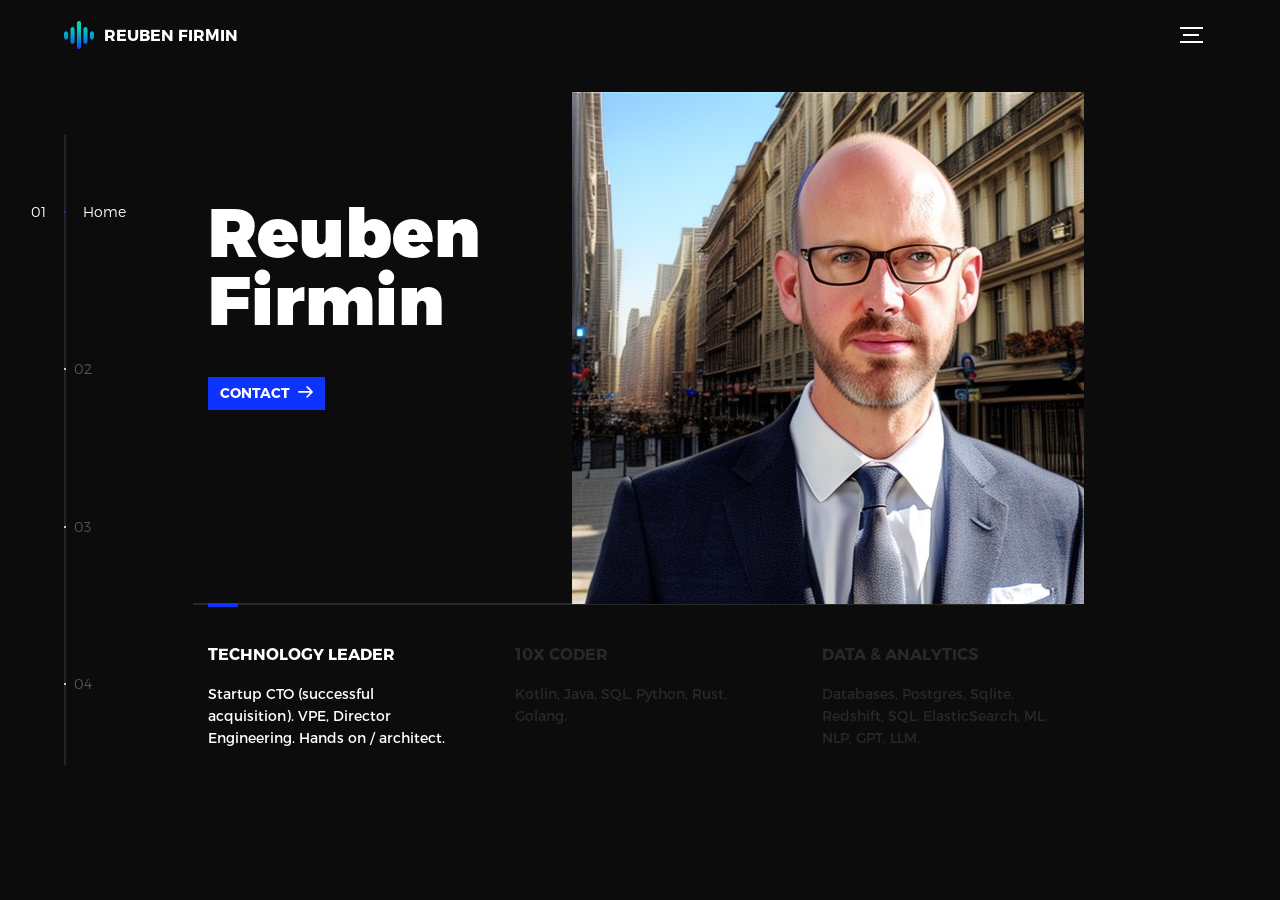
==== commit 726edaff: "Animate front paras" ====
--- a/index.html
+++ b/index.html
@@ -9,6 +9,12 @@
   <meta name="keywords" content="global, template, html, sass, jquery">
   <meta name="author" content="Reuben Firmin">
   <link rel="stylesheet" href="assets/css/main.css">
+  <!--
+  Hello!
+  This site is based on a template from http://buckymaler.com/global, with fixes and tweaks to the css & js.
+  See the contact section for my resume, or for details on how to get in touch.
+  Thanks.
+  -->
 </head>
 <body>
 
@@ -69,7 +75,7 @@
                 </a>
                 <a href="#0">
                   <h3>Data & Analytics</h3>
-                  <p>Databases, Postgres, Sqlite, Redshift, SQL, ElasticSearch, ML, NLP.</p>
+                  <p>Databases, Postgres, Sqlite, Redshift, SQL, ElasticSearch, ML, NLP, GPT, LLM.</p>
                 </a>
               </div>
             </div>
@@ -130,7 +136,7 @@
             </div>
           </li>
 
-          <li class="l-section section">F
+          <li class="l-section section">
             <div class="about">
               <div class="about--banner">
                 <h2>Open<br> source<br> projects.</h2>
@@ -184,7 +190,7 @@
   </div>
   <ul class="outer-nav">
     <li class="is-active">Home</li>
-    <li>Career</li>
+    <li>Experience</li>
     <li>Projects</li>
     <li>Contact</li>
   </ul>
--- a/assets/css/main.css
+++ b/assets/css/main.css
@@ -763,11 +763,15 @@
   max-width: 250px;
   text-decoration: none;
   color: #282828;
-  -webkit-transition: color .2s ease-in-out;
-  transition: color .2s ease-in-out
+  -webkit-transition: color .4s ease-in-out;
+  transition: color .4s ease-in-out
 }
 
 .intro--options > a:hover {
+  color: #fff
+}
+
+.intro--options .featured {
   color: #fff
 }
 
@@ -891,7 +895,7 @@
 
 .work h2 {
   margin: 0 0 20px 0;
-  font-size: 30px;
+  font-size: 60px;
   text-align: center
 }
 
@@ -1752,11 +1756,15 @@
   text-align: center;
   visibility: hidden;
   -webkit-transition: visibility 0s .2s;
-  transition: visibility 0s .2s
+  transition: visibility 0s .2s;
 }
 
 .outer-nav.is-vis {
-  visibility: visible
+  visibility: visible;
+}
+
+.outer-nav.is-vis::before {
+  bottom: 20px;
 }
 
 .outer-nav--return {
@@ -1802,7 +1810,7 @@
 .outer-nav > li::before {
   content: "";
   position: absolute;
-  top: 50%;
+  top: 100%;
   left: 50%;
   -webkit-transform: translate(-50%, -25%);
   transform: translate(-50%, -25%);
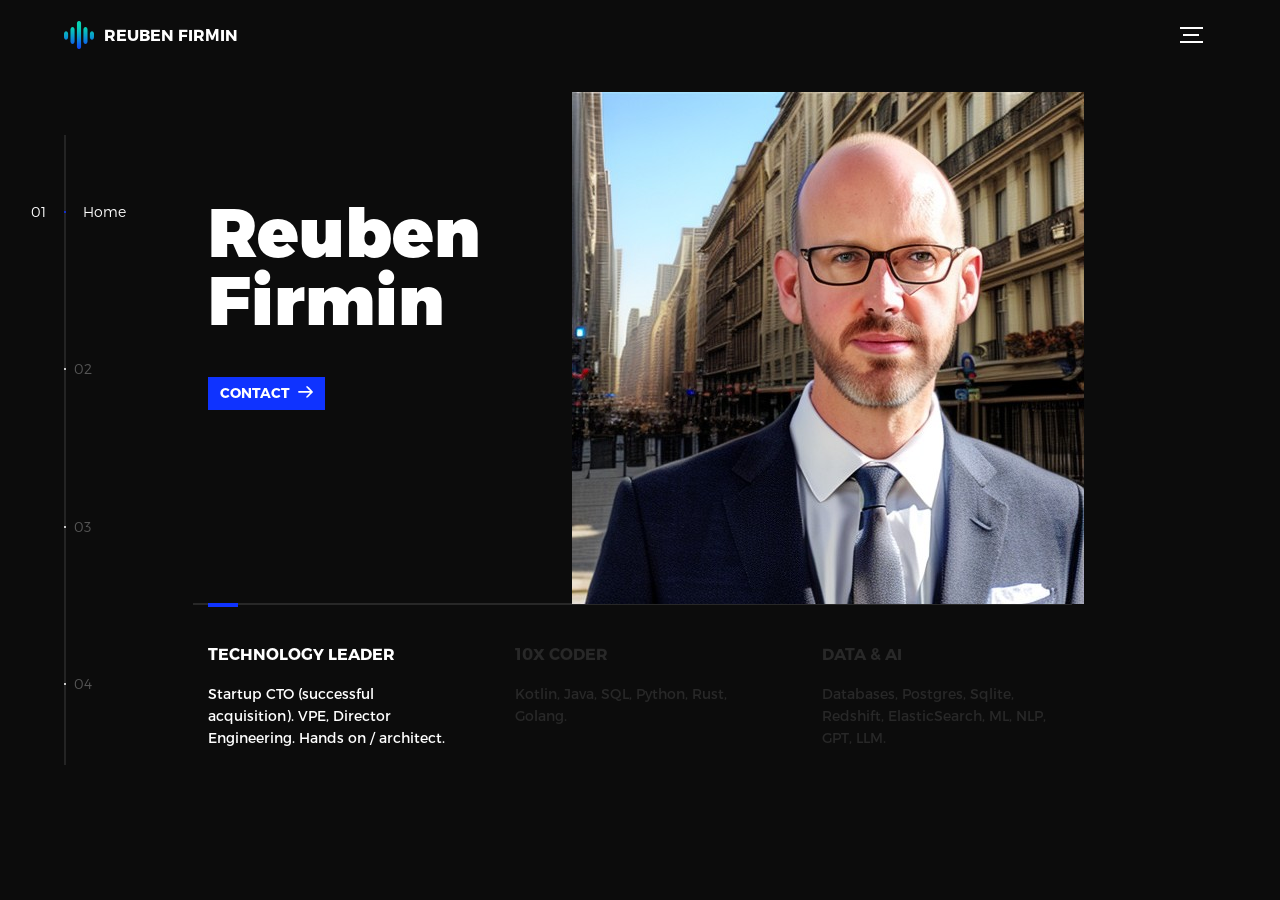
==== commit d51b612c: "AI" ====
--- a/index.html
+++ b/index.html
@@ -74,8 +74,8 @@
                   <p>Kotlin, Java, SQL, Python, Rust, Golang.</p>
                 </a>
                 <a href="#0">
-                  <h3>Data & Analytics</h3>
-                  <p>Databases, Postgres, Sqlite, Redshift, SQL, ElasticSearch, ML, NLP, GPT, LLM.</p>
+                  <h3>Data & AI</h3>
+                  <p>Databases, Postgres, Sqlite, Redshift, ElasticSearch, ML, NLP, GPT, LLM.</p>
                 </a>
               </div>
             </div>
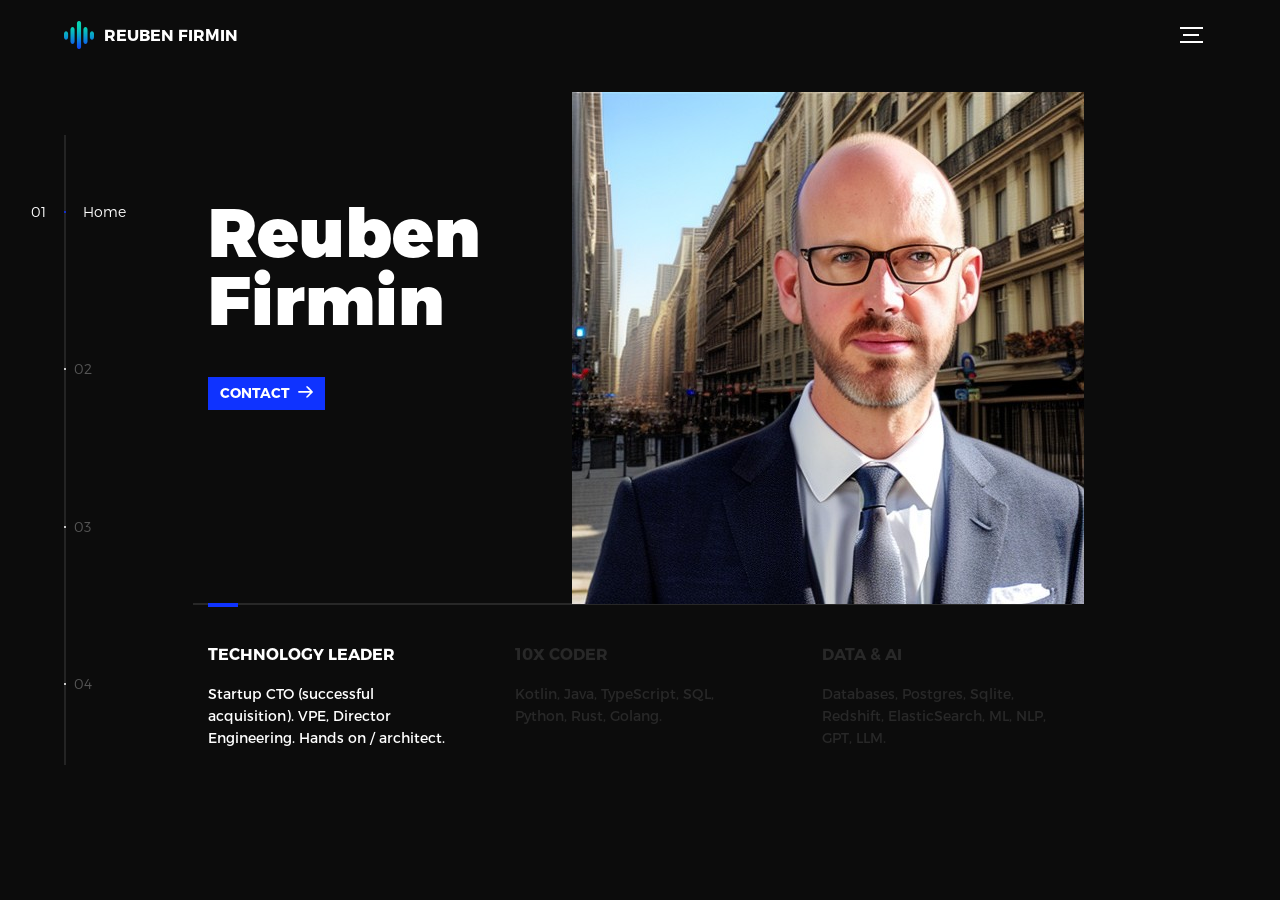
==== commit da02a22a: "update" ====
--- a/index.html
+++ b/index.html
@@ -71,7 +71,7 @@
                 </a>
                 <a href="#0">
                   <h3>10x Coder</h3>
-                  <p>Kotlin, Java, SQL, Python, Rust, Golang.</p>
+                  <p>Kotlin, Java, TypeScript, SQL, Python, Rust, Golang.</p>
                 </a>
                 <a href="#0">
                   <h3>Data & AI</h3>
@@ -110,7 +110,7 @@
                         <img src="assets/img/work-mediafly.png" alt="Mediafly">
                       </div>
                       <p class="slider--item-title">Mediafly</p>
-                      <p class="slider--item-description">VPE - 2022-Present. Led integration of acquired products. De facto principal engineer.</p>
+                      <p class="slider--item-description">VPE - 2022-2023. Led integration of acquired products. De facto principal engineer.</p>
                     </a>
                   </li>
 
@@ -159,6 +159,9 @@
                 </a>
                 <a class="about--option" href="https://github.com/reubenfirmin/sz">
                   <h3>sz - a better du</h3>
+                </a>
+                <a class="about--option" href="https://github.com/reubenfirmin/EmailReplyBot">
+                  <h3>GPT email reply bot</h3>
                 </a>
                 <a class="about--option" href="https://github.com/reubenfirmin/diycam">
                   <h3>Diycam</h3>
--- a/assets/css/main.css
+++ b/assets/css/main.css
@@ -1234,8 +1234,9 @@
   height: 75px;
   text-decoration: none;
   color: #fff;
-  border: 5px solid #0f33ff;
+  /*border: 5px solid #0f33ff;*/
   background-position: center;
+  background-size: cover;
   background-repeat: no-repeat;
 }
 
@@ -1250,6 +1251,11 @@
 }
 
 .about--options > a:nth-child(3) {
+  background: radial-gradient(circle, rgba(63,94,251,0.3) 0%, rgba(5,5,5,0.8) 82%), url("../img/about-bot.jpg");
+  background-size: cover;
+}
+
+.about--options > a:nth-child(4) {
   background: radial-gradient(circle, rgba(63,94,251,0.3) 0%, rgba(5,5,5,0.8) 82%), url("../img/about-diy.png");
   background-size: cover;
 }
